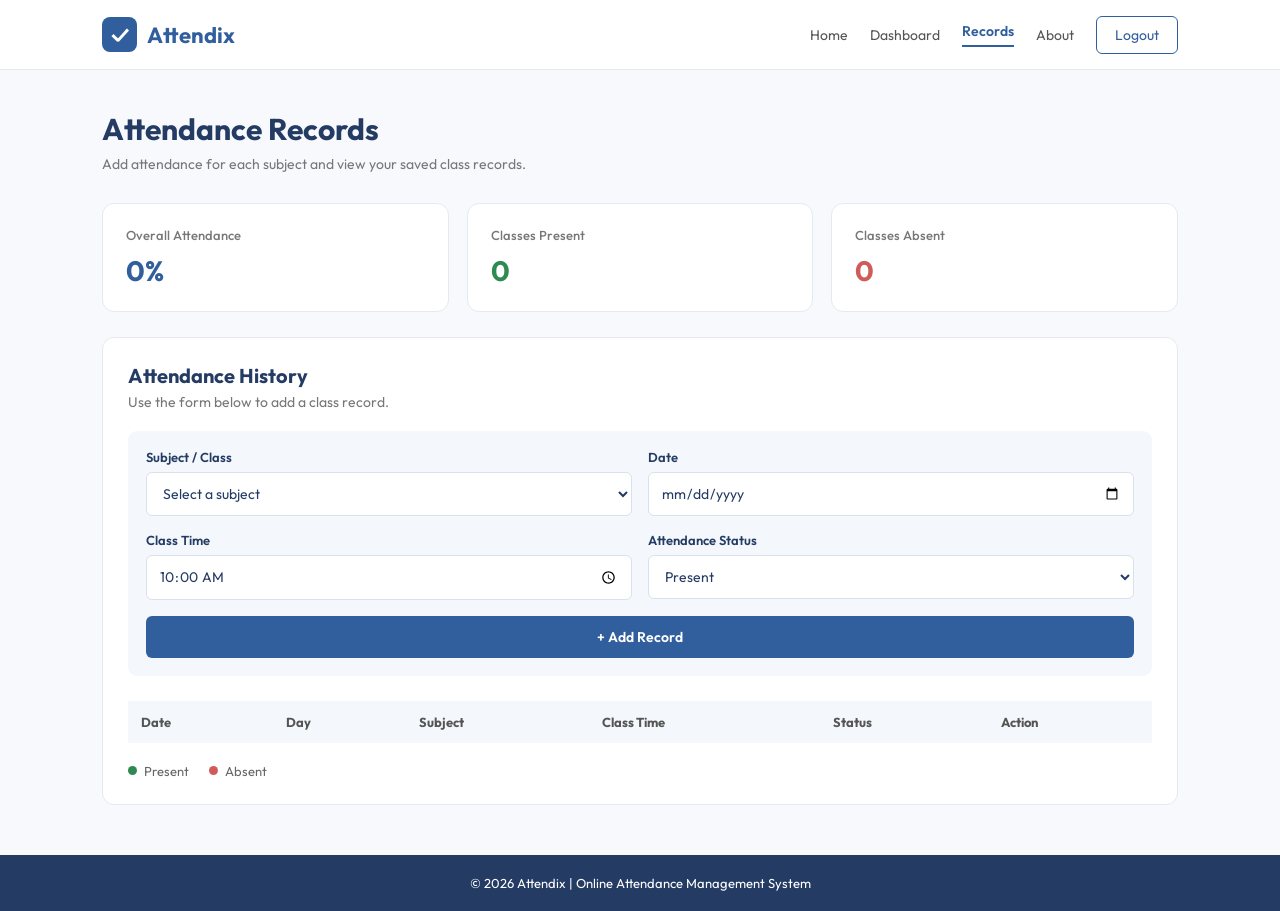
==== HTML/attendance.html @ f8971412 "Organise project folder structure" ====
<!DOCTYPE html>
<html lang="en">
<head>
    <meta charset="UTF-8">
    <meta name="viewport" content="width=device-width, initial-scale=1.0">
    <title>Attendix - Attendance Records</title>

    <link rel="preconnect" href="https://fonts.googleapis.com">
    <link rel="preconnect" href="https://fonts.gstatic.com" crossorigin>
    <link href="https://fonts.googleapis.com/css2?family=Outfit:wght@400;500;600;700&display=swap" rel="stylesheet">

    <style>
        * {
            margin: 0;
            padding: 0;
            box-sizing: border-box;
            font-family: 'Outfit', sans-serif;
        }

        body {
            background: #f7f9fc;
            color: #243b64;
        }

        .navbar {
            min-height: 70px;
            background: white;
            display: flex;
            align-items: center;
            justify-content: space-between;
            padding: 15px 8%;
            border-bottom: 1px solid #e5eaf0;
            gap: 20px;
        }

        .logo {
            display: flex;
            align-items: center;
            gap: 10px;
            font-size: 22px;
            font-weight: 700;
            color: #315f9e;
        }

        .logo-box {
            width: 35px;
            height: 35px;
            background: #315f9e;
            color: white;
            border-radius: 8px;
            display: flex;
            align-items: center;
            justify-content: center;
        }

        .nav-links {
            display: flex;
            align-items: center;
            gap: 22px;
            flex-wrap: wrap;
        }

        .nav-links a {
            text-decoration: none;
            color: #555;
            font-size: 14px;
        }

        .nav-links a:hover,
        .nav-links a.active {
            color: #315f9e;
        }

        .nav-links a.active {
            font-weight: 600;
            border-bottom: 2px solid #315f9e;
            padding-bottom: 5px;
        }

        .logout {
            padding: 9px 18px;
            border: 1px solid #315f9e;
            border-radius: 6px;
            color: #315f9e !important;
        }

        .logout:hover {
            background: #315f9e;
            color: white !important;
        }

        .container {
            width: 84%;
            max-width: 1150px;
            margin: 40px auto;
        }

        .page-heading {
            margin-bottom: 30px;
        }

        .page-heading h1 {
            font-size: 30px;
            margin-bottom: 7px;
        }

        .page-heading p,
        .records-header p {
            color: #777;
            font-size: 14px;
            margin-top: 5px;
        }

        .summary {
            display: grid;
            grid-template-columns: repeat(3, 1fr);
            gap: 18px;
            margin-bottom: 25px;
        }

        .summary-card {
            background: white;
            border: 1px solid #e5eaf0;
            border-radius: 12px;
            padding: 23px;
        }

        .summary-card h4 {
            color: #777;
            font-size: 13px;
            font-weight: 500;
            margin-bottom: 10px;
        }

        .summary-card h2 {
            font-size: 28px;
        }

        .present-number {
            color: #2d8a52;
        }

        .absent-number {
            color: #d05b5b;
        }

        .overall-number {
            color: #315f9e;
        }

        .records-section {
            background: white;
            border: 1px solid #e5eaf0;
            border-radius: 12px;
            padding: 25px;
        }

        .records-header {
            margin-bottom: 20px;
        }

        .records-header h2 {
            font-size: 20px;
        }

        .record-form {
            display: grid;
            grid-template-columns: repeat(2, minmax(0, 1fr));
            gap: 16px;
            background: #f4f7fb;
            padding: 18px;
            border-radius: 9px;
            margin-bottom: 25px;
        }

        .form-field {
            display: flex;
            flex-direction: column;
            gap: 7px;
        }

        .form-field label {
            font-size: 13px;
            font-weight: 600;
            color: #243b64;
        }

        .form-field input,
        .form-field select {
            width: 100%;
            padding: 11px 12px;
            border: 1px solid #d9e1ec;
            border-radius: 6px;
            background: white;
            color: #243b64;
            font-size: 14px;
            outline: none;
        }

        .form-field input:focus,
        .form-field select:focus {
            border-color: #315f9e;
        }

        .add-record-btn {
            grid-column: 1 / -1;
            border: none;
            border-radius: 6px;
            padding: 12px 16px;
            background: #315f9e;
            color: white;
            font-size: 14px;
            font-weight: 600;
            cursor: pointer;
        }

        .add-record-btn:hover {
            background: #243b64;
        }

        .table-wrapper {
            width: 100%;
            overflow-x: auto;
        }

        table {
            width: 100%;
            border-collapse: collapse;
        }

        th {
            text-align: left;
            padding: 13px;
            background: #f4f7fb;
            color: #555;
            font-size: 13px;
            white-space: nowrap;
        }

        td {
            padding: 14px 13px;
            border-bottom: 1px solid #edf0f4;
            font-size: 14px;
            white-space: nowrap;
        }

        .present,
        .absent {
            display: inline-block;
            padding: 5px 12px;
            border-radius: 20px;
            font-size: 12px;
            font-weight: 600;
        }

        .present {
            background: #e7f5ed;
            color: #2d8a52;
        }

        .absent {
            background: #fbeaea;
            color: #d05b5b;
        }

        .toggle-record,
        .delete-record {
            border: 1px solid #d9e1ec;
            border-radius: 5px;
            padding: 6px 9px;
            margin: 2px;
            background: white;
            color: #315f9e;
            cursor: pointer;
        }

        .delete-record {
            color: #d05b5b;
        }

        .legend {
            display: flex;
            gap: 20px;
            margin-top: 20px;
            font-size: 13px;
            color: #666;
        }

        .legend span {
            display: flex;
            align-items: center;
            gap: 7px;
        }

        .dot {
            width: 9px;
            height: 9px;
            border-radius: 50%;
        }

        .green-dot {
            background: #2d8a52;
        }

        .red-dot {
            background: #d05b5b;
        }

        .empty-message {
            text-align: center;
            padding: 25px;
            color: #777;
        }

        footer {
            background: #243b64;
            color: white;
            text-align: center;
            padding: 20px;
            margin-top: 50px;
        }

        footer p {
            font-size: 13px;
        }

        @media (max-width: 800px) {
            .navbar {
                padding: 15px 5%;
                flex-direction: column;
                align-items: flex-start;
            }

            .nav-links {
                gap: 12px;
            }

            .container {
                width: 90%;
            }

            .summary {
                grid-template-columns: 1fr;
            }

            .record-form {
                grid-template-columns: 1fr;
            }

            .records-section {
                padding: 18px;
            }
        }
    </style>
</head>

<body>
    <nav class="navbar">
        <div class="logo">
            <div class="logo-box">✓</div>
            Attendix
        </div>

        <div class="nav-links">
            <a href="website.html">Home</a>
            <a href="dashboard.html">Dashboard</a>
            <a href="attendance.html" class="active">Records</a>
            <a href="about.html">About</a>
            <a href="login.html" class="logout">Logout</a>
        </div>
    </nav>

    <main class="container">
        <div class="page-heading">
            <h1>Attendance Records</h1>
            <p>Add attendance for each subject and view your saved class records.</p>
        </div>

        <div class="summary">
            <div class="summary-card">
                <h4>Overall Attendance</h4>
                <h2 class="overall-number" id="overallAttendance">0%</h2>
            </div>

            <div class="summary-card">
                <h4>Classes Present</h4>
                <h2 class="present-number" id="classesPresent">0</h2>
            </div>

            <div class="summary-card">
                <h4>Classes Absent</h4>
                <h2 class="absent-number" id="classesAbsent">0</h2>
            </div>
        </div>

        <section class="records-section">
            <div class="records-header">
                <h2>Attendance History</h2>
                <p>Use the form below to add a class record.</p>
            </div>

            <form id="attendanceForm" class="record-form">
                <div class="form-field">
                    <label for="recordSubject">Subject / Class</label>
                    <select id="recordSubject" name="subject" required>
                        <option value="">Select a subject</option>
                        <option value="Web Development">Web Development</option>
                        <option value="Java">Java</option>
                        <option value="DBMS">DBMS</option>
                        <option value="Python">Python</option>
                    </select>
                </div>

                <div class="form-field">
                    <label for="recordDate">Date</label>
                    <input type="date" id="recordDate" name="date" required>
                </div>

                <div class="form-field">
                    <label for="recordTime">Class Time</label>
                    <input type="time" id="recordTime" name="time" value="10:00" required>
                </div>

                <div class="form-field">
                    <label for="recordStatus">Attendance Status</label>
                    <select id="recordStatus" name="status" required>
                        <option value="Present">Present</option>
                        <option value="Absent">Absent</option>
                    </select>
                </div>

                <button type="submit" class="add-record-btn">+ Add Record</button>
            </form>

            <div class="table-wrapper">
                <table>
                    <thead>
                        <tr>
                            <th>Date</th>
                            <th>Day</th>
                            <th>Subject</th>
                            <th>Class Time</th>
                            <th>Status</th>
                            <th>Action</th>
                        </tr>
                    </thead>
                    <tbody id="recordsTableBody"></tbody>
                </table>
            </div>

            <div class="legend">
                <span><span class="dot green-dot"></span>Present</span>
                <span><span class="dot red-dot"></span>Absent</span>
            </div>
        </section>
    </main>

    <footer>
        <p>© 2026 Attendix | Online Attendance Management System</p>
    </footer>

    <script src="app.js" defer></script>
</body>
</html>
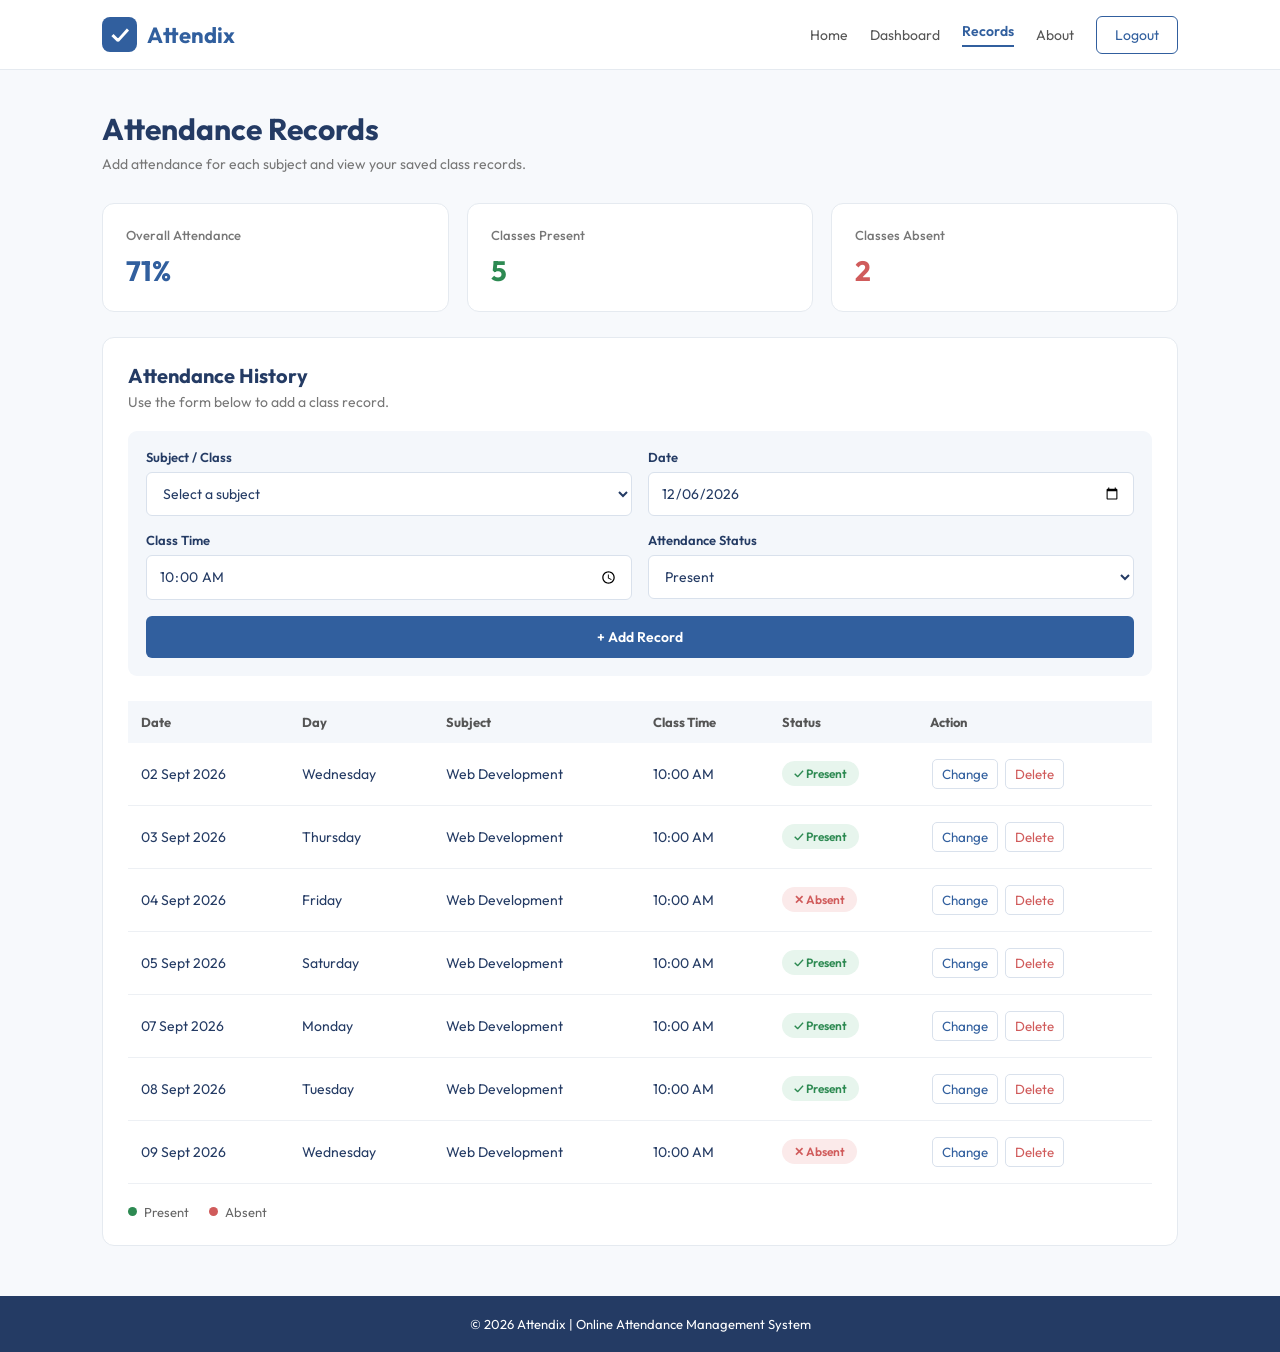
==== commit f4246f15: "Fix file paths and update Attendix" ====
--- a/HTML/attendance.html
+++ b/HTML/attendance.html
@@ -459,6 +459,6 @@
         <p>© 2026 Attendix | Online Attendance Management System</p>
     </footer>
 
-    <script src="app.js" defer></script>
+    <script src="../JS/app.js" defer></script>
 </body>
 </html>
